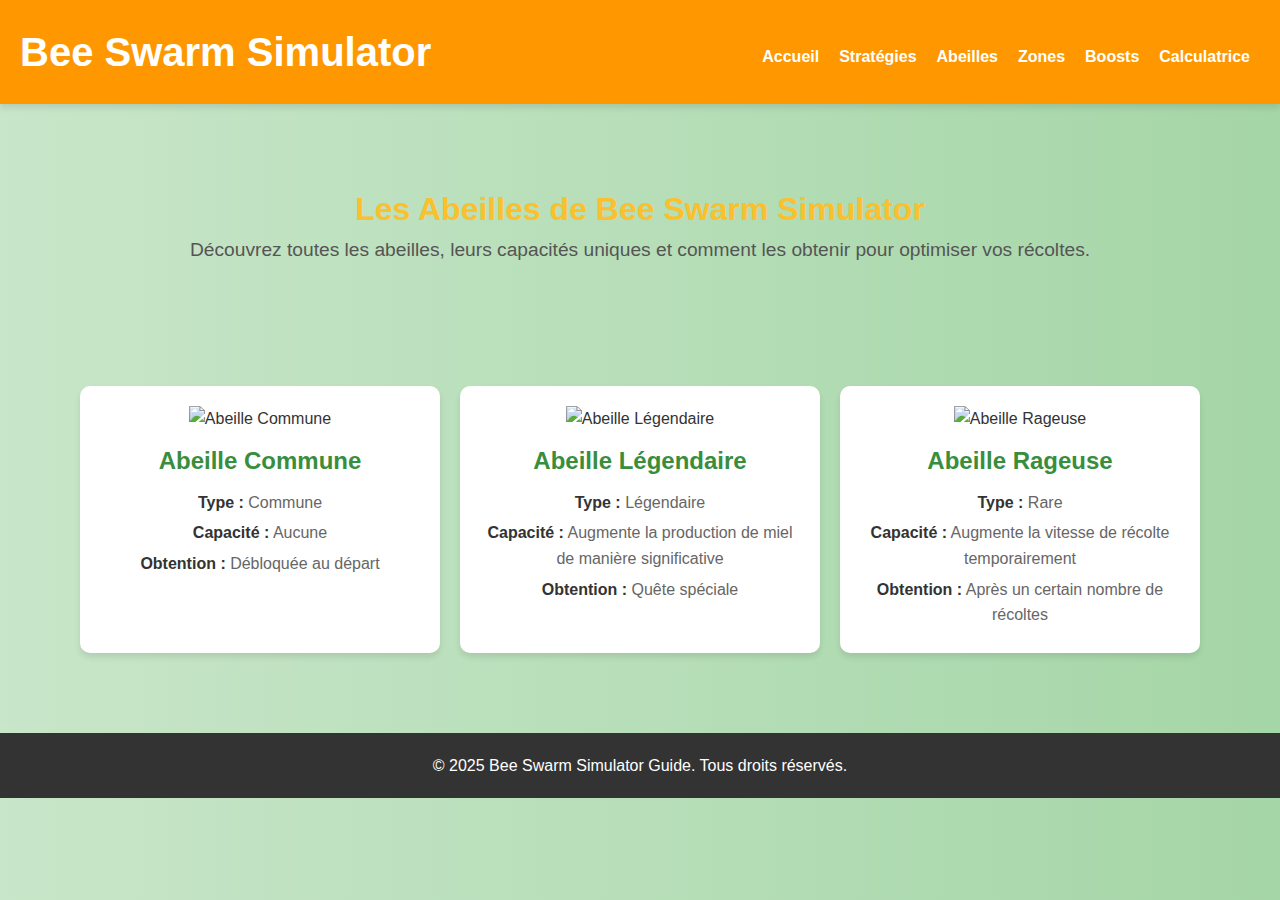
==== abeilles.html @ 47cd2f04 "Add files via upload" ====
<!DOCTYPE html>
<html lang="fr">
<head>
    <meta charset="UTF-8">
    <meta name="viewport" content="width=device-width, initial-scale=1.0">
    <title>Abeilles - Bee Swarm Simulator</title>
    <link rel="stylesheet" href="styles.css">
</head>
<body class="abeilles">
    <header>
        <div class="logo">
            <h1>Bee Swarm Simulator</h1>
        </div>
        <nav>
            <ul>
                <li><a href="index.html">Accueil</a></li>
                <li><a href="strategies.html">Stratégies</a></li>
                <li><a href="abeilles.html" class="active">Abeilles</a></li>
                <li><a href="zones.html">Zones</a></li>
                <li><a href="boosts.html">Boosts</a></li>
                <li><a href="calculatrice.html">Calculatrice</a></li>
            </ul>
        </nav>
    </header>
    <main>
        <section class="intro">
            <h2>Les Abeilles de Bee Swarm Simulator</h2>
            <p>Découvrez toutes les abeilles, leurs capacités uniques et comment les obtenir pour optimiser vos récoltes.</p>
        </section>
        <section class="bee-list">
            <div class="bee-card">
                <img src="images/common-bee.svg" alt="Abeille Commune">
                <h3>Abeille Commune</h3>
                <p><strong>Type :</strong> Commune</p>
                <p><strong>Capacité :</strong> Aucune</p>
                <p><strong>Obtention :</strong> Débloquée au départ</p>
            </div>
            <div class="bee-card">
                <img src="images/legendary-bee.svg" alt="Abeille Légendaire">
                <h3>Abeille Légendaire</h3>
                <p><strong>Type :</strong> Légendaire</p>
                <p><strong>Capacité :</strong> Augmente la production de miel de manière significative</p>
                <p><strong>Obtention :</strong> Quête spéciale</p>
            </div>
            <div class="bee-card">
                <img src="images/rare-bee.svg" alt="Abeille Rageuse">
                <h3>Abeille Rageuse</h3>
                <p><strong>Type :</strong> Rare</p>
                <p><strong>Capacité :</strong> Augmente la vitesse de récolte temporairement</p>
                <p><strong>Obtention :</strong> Après un certain nombre de récoltes</p>
            </div>
        </section>
    </main>
    <footer>
        <p>© 2025 Bee Swarm Simulator Guide. Tous droits réservés.</p>
    </footer>
    <script src="scripts.js"></script>
</body>
</html>
---- styles.css ----
/* Reset CSS */
* {
  margin: 0;
  padding: 0;
  box-sizing: border-box;
}

body {
  font-family: Arial, sans-serif;
  background-color: #f8f8f8;
  color: #333;
}

header {
  background-color: #fbc02d;
  padding: 20px;
  color: white;
  display: flex;
  justify-content: space-between;
  align-items: center;
}

header h1 {
  font-size: 2rem;
}

header nav ul {
  list-style: none;
  display: flex;
}

header nav ul li {
  margin-right: 20px;
}

header nav ul li a {
  color: white;
  text-decoration: none;
  font-weight: bold;
}

header nav ul li a:hover {
  text-decoration: underline;
}

main {
  padding: 40px;
}

section {
  margin-bottom: 40px;
}

h2 {
  font-size: 2rem;
  color: #fbc02d;
}

ul {
  list-style-type: disc;
  margin-left: 20px;
}

ul li {
  margin-bottom: 10px;
}

table {
  width: 100%;
  border-collapse: collapse;
  margin-top: 20px;
}

table, th, td {
  border: 1px solid #ddd;
}

th, td {
  padding: 10px;
  text-align: center;
}

th {
  background-color: #fbc02d;
  color: white;
}

button {
  background-color: #fbc02d;
  border: none;
  color: white;
  padding: 10px 20px;
  cursor: pointer;
}

button:hover {
  background-color: #f57c00;
}

footer {
  background-color: #333;
  color: white;
  text-align: center;
  padding: 20px;
}

body {
  font-family: 'Roboto', Arial, sans-serif;
  background: linear-gradient(to right, #f8f9fa, #e3f2fd);
  color: #333;
}

header {
  background: linear-gradient(to right, #fbc02d, #f57c00);
  box-shadow: 0px 4px 6px rgba(0, 0, 0, 0.1);
}

header h1 {
  font-size: 2.5rem;
  font-weight: bold;
}

button {
  background: linear-gradient(to right, #ffb300, #f57c00);
  border-radius: 5px;
  transition: transform 0.3s, background 0.3s;
}

button:hover {
  transform: scale(1.05);
  background: #ff6f00;
}

table {
  border-radius: 10px;
  overflow: hidden;
  box-shadow: 0 4px 8px rgba(0, 0, 0, 0.1);
}

th {
  background: #fbc02d;
  font-weight: bold;
}

/* styles.css */
body.home {
  background: linear-gradient(to right, #ffecb3, #ffe082);
  color: #333;
}

body.strategies {
  background: linear-gradient(to right, #e3f2fd, #bbdefb);
}

body.abeilles {
  background: linear-gradient(to right, #c8e6c9, #a5d6a7);
}

body.zones {
  background: linear-gradient(to right, #ffcdd2, #ef9a9a);
}

body.boosts {
  background: linear-gradient(to right, #d1c4e9, #b39ddb);
}

header {
  background: #f57c00;
  color: white;
}

header nav ul li a {
  color: white;
  font-weight: bold;
  transition: color 0.3s;
}

header nav ul li a:hover {
  color: #ffe082;
}

/* styles.css */

/* Couleurs principales */
:root {
  --primary: #fbc02d;
  --secondary: #f57c00;
  --background: linear-gradient(to right, #ffecb3, #ffe082);
  --text-color: #333;
  --accent: #ff6f00;
}

body {
  font-family: 'Roboto', Arial, sans-serif;
  margin: 0;
  background: var(--background);
  color: var(--text-color);
  line-height: 1.6;
}

header {
  background: var(--primary);
  color: white;
  padding: 20px;
  text-align: center;
  position: sticky;
  top: 0;
  z-index: 1000;
  box-shadow: 0 4px 6px rgba(0, 0, 0, 0.1);
}

header h1 {
  font-size: 2.5rem;
  margin: 0;
}

header nav ul {
  list-style: none;
  padding: 0;
  display: flex;
  justify-content: center;
  margin-top: 10px;
}

header nav ul li {
  margin: 0 10px;
}

header nav ul li a {
  color: white;
  text-decoration: none;
  font-weight: bold;
  transition: color 0.3s;
}

header nav ul li a:hover {
  color: var(--accent);
}

/* Section Hero */
.hero {
  text-align: center;
  padding: 60px 20px;
  background: linear-gradient(to right, #ffe082, #ffcc80);
  color: var(--text-color);
}

.hero h2 {
  font-size: 3rem;
  margin-bottom: 20px;
}

.hero .cta-button {
  background: var(--secondary);
  color: white;
  padding: 15px 30px;
  font-size: 1.2rem;
  border-radius: 50px;
  text-decoration: none;
  transition: background 0.3s;
}

.hero .cta-button:hover {
  background: var(--accent);
}

/* Features Section */
.features {
  display: flex;
  justify-content: center;
  gap: 20px;
  margin: 40px auto;
  max-width: 1200px;
}

.feature-card {
  background: white;
  padding: 20px;
  border-radius: 10px;
  box-shadow: 0 4px 6px rgba(0, 0)
}

body.abeilles {
  background: linear-gradient(to right, #c8e6c9, #a5d6a7);
  color: #333;
}

header {
  background: #81c784;
}

.intro {
  text-align: center;
  padding: 40px 20px;
}

.bee-list {
  display: grid;
  grid-template-columns: repeat(auto-fit, minmax(250px, 1fr));
  gap: 20px;
  padding: 40px;
  max-width: 1200px;
  margin: 0 auto;
}

.bee-card {
  background: white;
  border-radius: 10px;
  box-shadow: 0 4px 6px rgba(0, 0, 0, 0.1);
  padding: 20px;
  text-align: center;
}

.bee-card img {
  width: 100px;
  margin-bottom: 10px;
}

.bee-card h3 {
  font-size: 1.5rem;
  margin-bottom: 10px;
  color: #388e3c;
}

.bee-card p {
  margin-bottom: 5px;
  color: #666;
}

.bee-card p strong {
  color: #333;
}

body.strategies {
  background: linear-gradient(to right, #e3f2fd, #bbdefb);
  color: #333;
}

header {
  background: #42a5f5;
}

.strategy {
  margin: 40px auto;
  max-width: 1200px;
}

.strategy h3 {
  font-size: 2rem;
  color: #1e88e5;
  margin-bottom: 20px;
}

.strategy-card {
  background: white;
  border-radius: 10px;
  box-shadow: 0 4px 6px rgba(0, 0, 0, 0.1);
  padding: 20px;
  margin-bottom: 20px;
  transition: transform 0.3s, box-shadow 0.3s;
}

.strategy-card:hover {
  transform: translateY(-5px);
  box-shadow: 0 6px 10px rgba(0, 0, 0, 0.15);
}

.strategy-card h4 {
  font-size: 1.5rem;
  color: #1565c0;
  margin-bottom: 10px;
}

.strategy-card p {
  color: #666;
  margin-bottom: 10px;
}

.strategy-card ul {
  list-style-type: disc;
  padding-left: 20px;
}

.strategy-card ul li {
  margin-bottom: 5px;
  color: #333;
}

body.calculatrice {
  background: linear-gradient(to right, #d1c4e9, #b39ddb);
  color: #333;
}

header {
  background: #673ab7;
}

.intro {
  text-align: center;
  padding: 40px 20px;
}

.calculator {
  max-width: 600px;
  margin: 0 auto;
  background: white;
  padding: 30px;
  border-radius: 10px;
  box-shadow: 0 4px 6px rgba(0, 0, 0, 0.1);
}

.form-group {
  margin-bottom: 20px;
}

.form-group label {
  display: block;
  font-weight: bold;
  margin-bottom: 10px;
  color: #673ab7;
}

input, select {
  width: 100%;
  padding: 10px;
  border: 1px solid #ddd;
  border-radius: 5px;
  font-size: 1rem;
}

input:focus, select:focus {
  outline: none;
  border-color: #673ab7;
  box-shadow: 0 0 5px rgba(103, 58, 183, 0.5);
}

.btn {
  background: #673ab7;
  color: white;
  padding: 10px 20px;
  font-size: 1rem;
  border: none;
  border-radius: 5px;
  cursor: pointer;
  transition: background 0.3s, transform 0.3s;
}

.btn:hover {
  background: #5e35b1;
  transform: scale(1.05);
}

#result-container {
  text-align: center;
  margin-top: 20px;
}

#resultat {
  font-size: 1.5rem;
  font-weight: bold;
  color: #5e35b1;
}

body.zones {
  background: linear-gradient(to right, #ffe082, #ffcc80);
  color: #333;
}

header {
  background: #ff9800;
}

.intro {
  text-align: center;
  padding: 40px 20px;
}

.zone-list {
  display: grid;
  grid-template-columns: repeat(auto-fit, minmax(300px, 1fr));
  gap: 20px;
  padding: 40px;
  max-width: 1200px;
  margin: 0 auto;
}

.zone-card {
  background: white;
  border-radius: 10px;
  box-shadow: 0 4px 6px rgba(0, 0, 0, 0.1);
  padding: 20px;
  text-align: center;
  transition: transform 0.3s, box-shadow 0.3s;
}

.zone-card:hover {
  transform: scale(1.05);
  box-shadow: 0 6px 10px rgba(0, 0, 0, 0.15);
}

.zone-card img {
  width: 100%;
  border-radius: 10px 10px 0 0;
  margin-bottom: 10px;
}

.zone-card h3 {
  font-size: 1.5rem;
  color: #e65100;
}

.zone-card p {
  margin-bottom: 10px;
  color: #666;
}

.zone-card p strong {
  color: #333;
}
.zone-card {
  opacity: 0;
  transform: translateY(20px);
  transition: opacity 0.5s ease-out, transform 0.5s ease-out;
}
.zone-card {
  display: flex;
  flex-direction: column;
  justify-content: space-between;
  max-height: 450px; /* Ajustez selon vos images */
}

.zone-list {
  grid-template-columns: repeat(auto-fit, minmax(250px, 1fr)); /* Plus flexible pour mobiles */
}

.intro p {
  font-size: 1.2rem;
  color: #555;
}
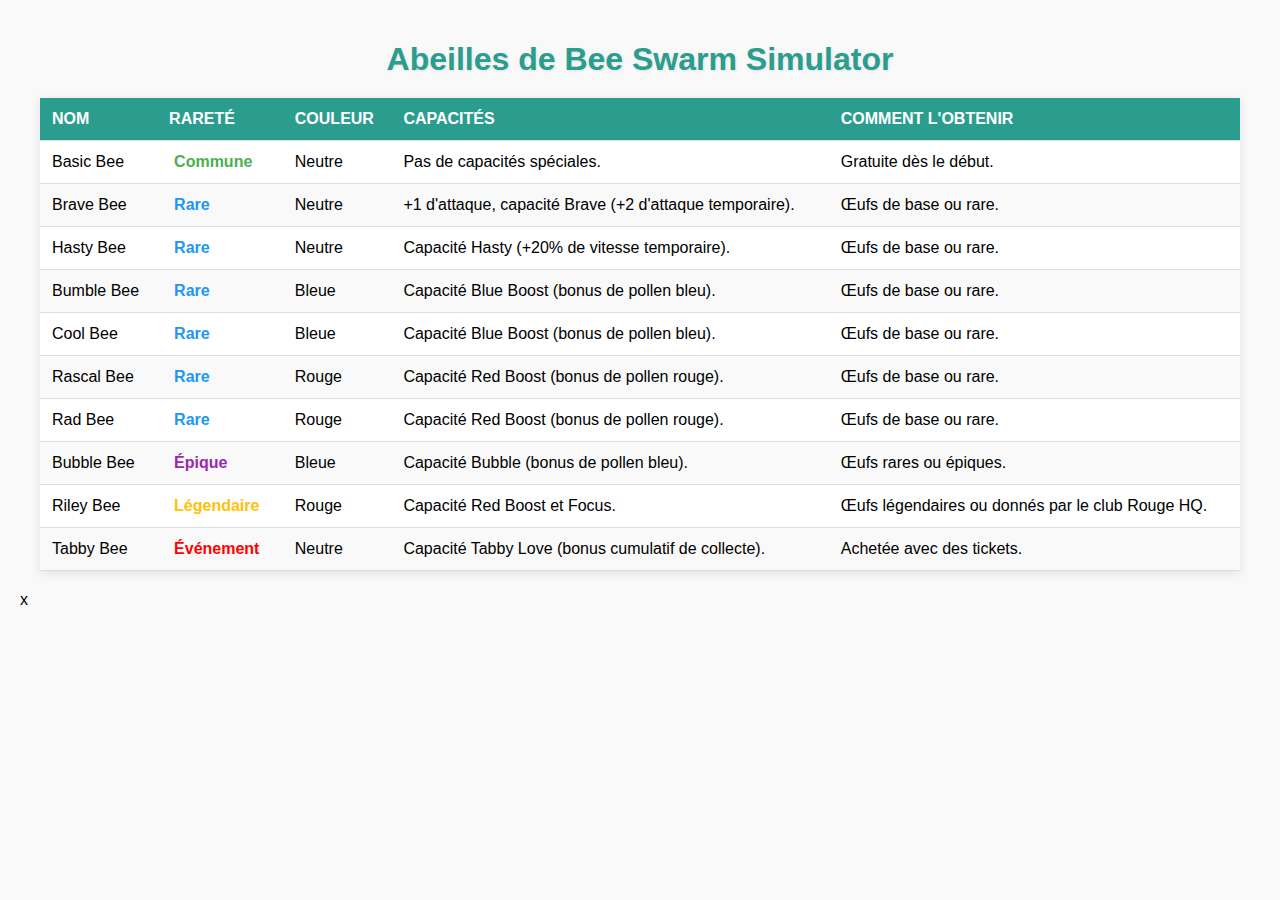
==== commit 3ace098f: "Update abeilles.html" ====
--- a/abeilles.html
+++ b/abeilles.html
@@ -3,57 +3,157 @@
 <head>
     <meta charset="UTF-8">
     <meta name="viewport" content="width=device-width, initial-scale=1.0">
-    <title>Abeilles - Bee Swarm Simulator</title>
-    <link rel="stylesheet" href="styles.css">
+    <title>Abeilles de Bee Swarm Simulator</title>
+    <style>
+        body {
+            font-family: Arial, sans-serif;
+            background-color: #f9f9f9;
+            margin: 0;
+            padding: 20px;
+        }
+
+        h1 {
+            text-align: center;
+            color: #2a9d8f;
+            margin-bottom: 20px;
+            text-shadow: 1px 1px 3px rgba(0, 0, 0, 0.1);
+        }
+
+        table {
+            width: 100%;
+            border-collapse: collapse;
+            margin: 20px 0;
+            box-shadow: 0 2px 10px rgba(0, 0, 0, 0.1);
+            background-color: #fff;
+        }
+
+        table th, table td {
+            text-align: left;
+            padding: 12px;
+            border-bottom: 1px solid #ddd;
+        }
+
+        table th {
+            background-color: #2a9d8f;
+            color: white;
+            text-transform: uppercase;
+        }
+
+        table tr:hover {
+            background-color: #f1f1f1;
+        }
+
+        table tr:nth-child(even) {
+            background-color: #f9f9f9;
+        }
+
+        .container {
+            max-width: 1200px;
+            margin: 0 auto;
+        }
+
+        .rarity {
+            font-weight: bold;
+            padding: 5px;
+            border-radius: 5px;
+        }
+
+        .common { color: #4CAF50; }
+        .rare { color: #2196F3; }
+        .epic { color: #9C27B0; }
+        .legendary { color: #FFC107; }
+        .mythic { color: #FF5722; }
+        .event { color: #FF0000; }
+    </style>
 </head>
-<body class="abeilles">
-    <header>
-        <div class="logo">
-            <h1>Bee Swarm Simulator</h1>
-        </div>
-        <nav>
-            <ul>
-                <li><a href="index.html">Accueil</a></li>
-                <li><a href="strategies.html">Stratégies</a></li>
-                <li><a href="abeilles.html" class="active">Abeilles</a></li>
-                <li><a href="zones.html">Zones</a></li>
-                <li><a href="boosts.html">Boosts</a></li>
-                <li><a href="calculatrice.html">Calculatrice</a></li>
-            </ul>
-        </nav>
-    </header>
-    <main>
-        <section class="intro">
-            <h2>Les Abeilles de Bee Swarm Simulator</h2>
-            <p>Découvrez toutes les abeilles, leurs capacités uniques et comment les obtenir pour optimiser vos récoltes.</p>
-        </section>
-        <section class="bee-list">
-            <div class="bee-card">
-                <img src="images/common-bee.svg" alt="Abeille Commune">
-                <h3>Abeille Commune</h3>
-                <p><strong>Type :</strong> Commune</p>
-                <p><strong>Capacité :</strong> Aucune</p>
-                <p><strong>Obtention :</strong> Débloquée au départ</p>
-            </div>
-            <div class="bee-card">
-                <img src="images/legendary-bee.svg" alt="Abeille Légendaire">
-                <h3>Abeille Légendaire</h3>
-                <p><strong>Type :</strong> Légendaire</p>
-                <p><strong>Capacité :</strong> Augmente la production de miel de manière significative</p>
-                <p><strong>Obtention :</strong> Quête spéciale</p>
-            </div>
-            <div class="bee-card">
-                <img src="images/rare-bee.svg" alt="Abeille Rageuse">
-                <h3>Abeille Rageuse</h3>
-                <p><strong>Type :</strong> Rare</p>
-                <p><strong>Capacité :</strong> Augmente la vitesse de récolte temporairement</p>
-                <p><strong>Obtention :</strong> Après un certain nombre de récoltes</p>
-            </div>
-        </section>
-    </main>
-    <footer>
-        <p>© 2025 Bee Swarm Simulator Guide. Tous droits réservés.</p>
-    </footer>
-    <script src="scripts.js"></script>
+<body>
+    <div class="container">
+        <h1>Abeilles de Bee Swarm Simulator</h1>
+        <table>
+            <thead>
+                <tr>
+                    <th>Nom</th>
+                    <th>Rareté</th>
+                    <th>Couleur</th>
+                    <th>Capacités</th>
+                    <th>Comment l'obtenir</th>
+                </tr>
+            </thead>
+            <tbody>
+                <tr>
+                    <td>Basic Bee</td>
+                    <td><span class="rarity common">Commune</span></td>
+                    <td>Neutre</td>
+                    <td>Pas de capacités spéciales.</td>
+                    <td>Gratuite dès le début.</td>
+                </tr>
+                <tr>
+                    <td>Brave Bee</td>
+                    <td><span class="rarity rare">Rare</span></td>
+                    <td>Neutre</td>
+                    <td>+1 d'attaque, capacité Brave (+2 d'attaque temporaire).</td>
+                    <td>Œufs de base ou rare.</td>
+                </tr>
+                <tr>
+                    <td>Hasty Bee</td>
+                    <td><span class="rarity rare">Rare</span></td>
+                    <td>Neutre</td>
+                    <td>Capacité Hasty (+20% de vitesse temporaire).</td>
+                    <td>Œufs de base ou rare.</td>
+                </tr>
+                <tr>
+                    <td>Bumble Bee</td>
+                    <td><span class="rarity rare">Rare</span></td>
+                    <td>Bleue</td>
+                    <td>Capacité Blue Boost (bonus de pollen bleu).</td>
+                    <td>Œufs de base ou rare.</td>
+                </tr>
+                <tr>
+                    <td>Cool Bee</td>
+                    <td><span class="rarity rare">Rare</span></td>
+                    <td>Bleue</td>
+                    <td>Capacité Blue Boost (bonus de pollen bleu).</td>
+                    <td>Œufs de base ou rare.</td>
+                </tr>
+                <tr>
+                    <td>Rascal Bee</td>
+                    <td><span class="rarity rare">Rare</span></td>
+                    <td>Rouge</td>
+                    <td>Capacité Red Boost (bonus de pollen rouge).</td>
+                    <td>Œufs de base ou rare.</td>
+                </tr>
+                <tr>
+                    <td>Rad Bee</td>
+                    <td><span class="rarity rare">Rare</span></td>
+                    <td>Rouge</td>
+                    <td>Capacité Red Boost (bonus de pollen rouge).</td>
+                    <td>Œufs de base ou rare.</td>
+                </tr>
+                <tr>
+                    <td>Bubble Bee</td>
+                    <td><span class="rarity epic">Épique</span></td>
+                    <td>Bleue</td>
+                    <td>Capacité Bubble (bonus de pollen bleu).</td>
+                    <td>Œufs rares ou épiques.</td>
+                </tr>
+                <tr>
+                    <td>Riley Bee</td>
+                    <td><span class="rarity legendary">Légendaire</span></td>
+                    <td>Rouge</td>
+                    <td>Capacité Red Boost et Focus.</td>
+                    <td>Œufs légendaires ou donnés par le club Rouge HQ.</td>
+                </tr>
+                <tr>
+                    <td>Tabby Bee</td>
+                    <td><span class="rarity event">Événement</span></td>
+                    <td>Neutre</td>
+                    <td>Capacité Tabby Love (bonus cumulatif de collecte).</td>
+                    <td>Achetée avec des tickets.</td>
+                </tr>
+                <!-- Ajoute d'autres abeilles ici -->
+            </tbody>
+        </table>
+    </div>
 </body>
 </html>
+x
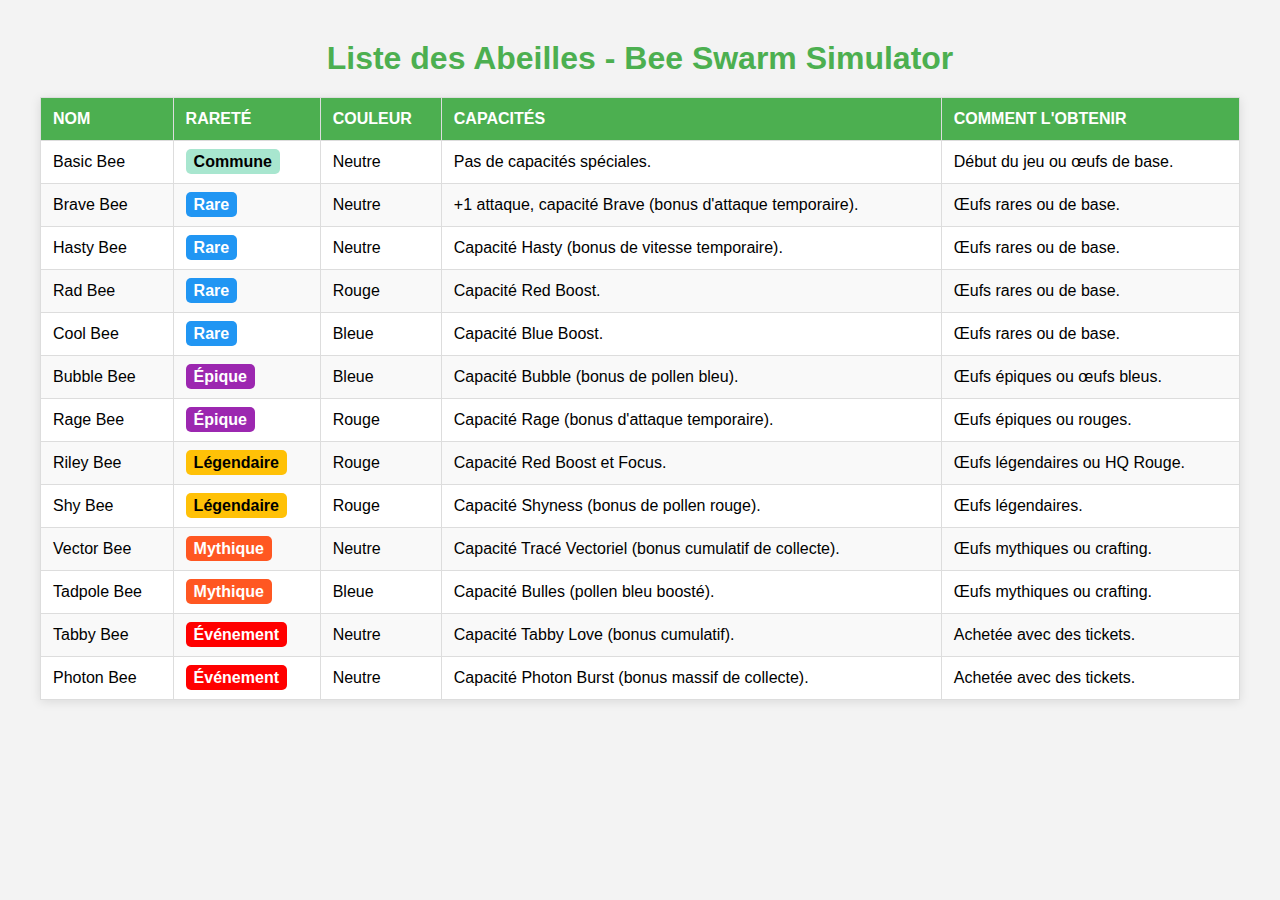
==== commit 50da4955: "Update abeilles.html" ====
--- a/abeilles.html
+++ b/abeilles.html
@@ -3,72 +3,72 @@
 <head>
     <meta charset="UTF-8">
     <meta name="viewport" content="width=device-width, initial-scale=1.0">
-    <title>Abeilles de Bee Swarm Simulator</title>
+    <title>Liste des Abeilles - Bee Swarm Simulator</title>
     <style>
         body {
             font-family: Arial, sans-serif;
-            background-color: #f9f9f9;
+            background-color: #f3f3f3;
             margin: 0;
-            padding: 20px;
+            padding: 0;
         }
 
         h1 {
             text-align: center;
-            color: #2a9d8f;
-            margin-bottom: 20px;
-            text-shadow: 1px 1px 3px rgba(0, 0, 0, 0.1);
+            color: #4CAF50;
+            margin: 20px 0;
+        }
+
+        .container {
+            max-width: 1200px;
+            margin: 0 auto;
+            padding: 20px;
         }
 
         table {
             width: 100%;
             border-collapse: collapse;
-            margin: 20px 0;
+            background: #fff;
             box-shadow: 0 2px 10px rgba(0, 0, 0, 0.1);
-            background-color: #fff;
         }
 
-        table th, table td {
+        th, td {
             text-align: left;
             padding: 12px;
-            border-bottom: 1px solid #ddd;
+            border: 1px solid #ddd;
         }
 
-        table th {
-            background-color: #2a9d8f;
-            color: white;
+        th {
+            background-color: #4CAF50;
+            color: #fff;
             text-transform: uppercase;
         }
 
-        table tr:hover {
-            background-color: #f1f1f1;
-        }
-
-        table tr:nth-child(even) {
+        tr:nth-child(even) {
             background-color: #f9f9f9;
         }
 
-        .container {
-            max-width: 1200px;
-            margin: 0 auto;
+        tr:hover {
+            background-color: #f1f1f1;
         }
 
         .rarity {
             font-weight: bold;
-            padding: 5px;
+            text-transform: capitalize;
+            padding: 4px 8px;
             border-radius: 5px;
         }
 
-        .common { color: #4CAF50; }
-        .rare { color: #2196F3; }
-        .epic { color: #9C27B0; }
-        .legendary { color: #FFC107; }
-        .mythic { color: #FF5722; }
-        .event { color: #FF0000; }
+        .common { background-color: #a8e6cf; color: #000; }
+        .rare { background-color: #2196F3; color: #fff; }
+        .epic { background-color: #9C27B0; color: #fff; }
+        .legendary { background-color: #FFC107; color: #000; }
+        .mythic { background-color: #FF5722; color: #fff; }
+        .event { background-color: #FF0000; color: #fff; }
     </style>
 </head>
 <body>
     <div class="container">
-        <h1>Abeilles de Bee Swarm Simulator</h1>
+        <h1>Liste des Abeilles - Bee Swarm Simulator</h1>
         <table>
             <thead>
                 <tr>
@@ -80,80 +80,110 @@
                 </tr>
             </thead>
             <tbody>
+                <!-- Abeilles communes -->
                 <tr>
                     <td>Basic Bee</td>
                     <td><span class="rarity common">Commune</span></td>
                     <td>Neutre</td>
                     <td>Pas de capacités spéciales.</td>
-                    <td>Gratuite dès le début.</td>
+                    <td>Début du jeu ou œufs de base.</td>
                 </tr>
+
+                <!-- Abeilles rares -->
                 <tr>
                     <td>Brave Bee</td>
                     <td><span class="rarity rare">Rare</span></td>
                     <td>Neutre</td>
-                    <td>+1 d'attaque, capacité Brave (+2 d'attaque temporaire).</td>
-                    <td>Œufs de base ou rare.</td>
+                    <td>+1 attaque, capacité Brave (bonus d'attaque temporaire).</td>
+                    <td>Œufs rares ou de base.</td>
                 </tr>
                 <tr>
                     <td>Hasty Bee</td>
                     <td><span class="rarity rare">Rare</span></td>
                     <td>Neutre</td>
-                    <td>Capacité Hasty (+20% de vitesse temporaire).</td>
-                    <td>Œufs de base ou rare.</td>
+                    <td>Capacité Hasty (bonus de vitesse temporaire).</td>
+                    <td>Œufs rares ou de base.</td>
                 </tr>
                 <tr>
-                    <td>Bumble Bee</td>
+                    <td>Rad Bee</td>
                     <td><span class="rarity rare">Rare</span></td>
-                    <td>Bleue</td>
-                    <td>Capacité Blue Boost (bonus de pollen bleu).</td>
-                    <td>Œufs de base ou rare.</td>
+                    <td>Rouge</td>
+                    <td>Capacité Red Boost.</td>
+                    <td>Œufs rares ou de base.</td>
                 </tr>
                 <tr>
                     <td>Cool Bee</td>
                     <td><span class="rarity rare">Rare</span></td>
                     <td>Bleue</td>
-                    <td>Capacité Blue Boost (bonus de pollen bleu).</td>
-                    <td>Œufs de base ou rare.</td>
+                    <td>Capacité Blue Boost.</td>
+                    <td>Œufs rares ou de base.</td>
                 </tr>
-                <tr>
-                    <td>Rascal Bee</td>
-                    <td><span class="rarity rare">Rare</span></td>
-                    <td>Rouge</td>
-                    <td>Capacité Red Boost (bonus de pollen rouge).</td>
-                    <td>Œufs de base ou rare.</td>
-                </tr>
-                <tr>
-                    <td>Rad Bee</td>
-                    <td><span class="rarity rare">Rare</span></td>
-                    <td>Rouge</td>
-                    <td>Capacité Red Boost (bonus de pollen rouge).</td>
-                    <td>Œufs de base ou rare.</td>
-                </tr>
+
+                <!-- Abeilles épiques -->
                 <tr>
                     <td>Bubble Bee</td>
                     <td><span class="rarity epic">Épique</span></td>
                     <td>Bleue</td>
                     <td>Capacité Bubble (bonus de pollen bleu).</td>
-                    <td>Œufs rares ou épiques.</td>
+                    <td>Œufs épiques ou œufs bleus.</td>
                 </tr>
+                <tr>
+                    <td>Rage Bee</td>
+                    <td><span class="rarity epic">Épique</span></td>
+                    <td>Rouge</td>
+                    <td>Capacité Rage (bonus d'attaque temporaire).</td>
+                    <td>Œufs épiques ou rouges.</td>
+                </tr>
+
+                <!-- Abeilles légendaires -->
                 <tr>
                     <td>Riley Bee</td>
                     <td><span class="rarity legendary">Légendaire</span></td>
                     <td>Rouge</td>
                     <td>Capacité Red Boost et Focus.</td>
-                    <td>Œufs légendaires ou donnés par le club Rouge HQ.</td>
+                    <td>Œufs légendaires ou HQ Rouge.</td>
                 </tr>
+                <tr>
+                    <td>Shy Bee</td>
+                    <td><span class="rarity legendary">Légendaire</span></td>
+                    <td>Rouge</td>
+                    <td>Capacité Shyness (bonus de pollen rouge).</td>
+                    <td>Œufs légendaires.</td>
+                </tr>
+
+                <!-- Abeilles mythiques -->
+                <tr>
+                    <td>Vector Bee</td>
+                    <td><span class="rarity mythic">Mythique</span></td>
+                    <td>Neutre</td>
+                    <td>Capacité Tracé Vectoriel (bonus cumulatif de collecte).</td>
+                    <td>Œufs mythiques ou crafting.</td>
+                </tr>
+                <tr>
+                    <td>Tadpole Bee</td>
+                    <td><span class="rarity mythic">Mythique</span></td>
+                    <td>Bleue</td>
+                    <td>Capacité Bulles (pollen bleu boosté).</td>
+                    <td>Œufs mythiques ou crafting.</td>
+                </tr>
+
+                <!-- Abeilles événementielles -->
                 <tr>
                     <td>Tabby Bee</td>
                     <td><span class="rarity event">Événement</span></td>
                     <td>Neutre</td>
-                    <td>Capacité Tabby Love (bonus cumulatif de collecte).</td>
+                    <td>Capacité Tabby Love (bonus cumulatif).</td>
                     <td>Achetée avec des tickets.</td>
                 </tr>
-                <!-- Ajoute d'autres abeilles ici -->
+                <tr>
+                    <td>Photon Bee</td>
+                    <td><span class="rarity event">Événement</span></td>
+                    <td>Neutre</td>
+                    <td>Capacité Photon Burst (bonus massif de collecte).</td>
+                    <td>Achetée avec des tickets.</td>
+                </tr>
             </tbody>
         </table>
     </div>
 </body>
 </html>
-x
